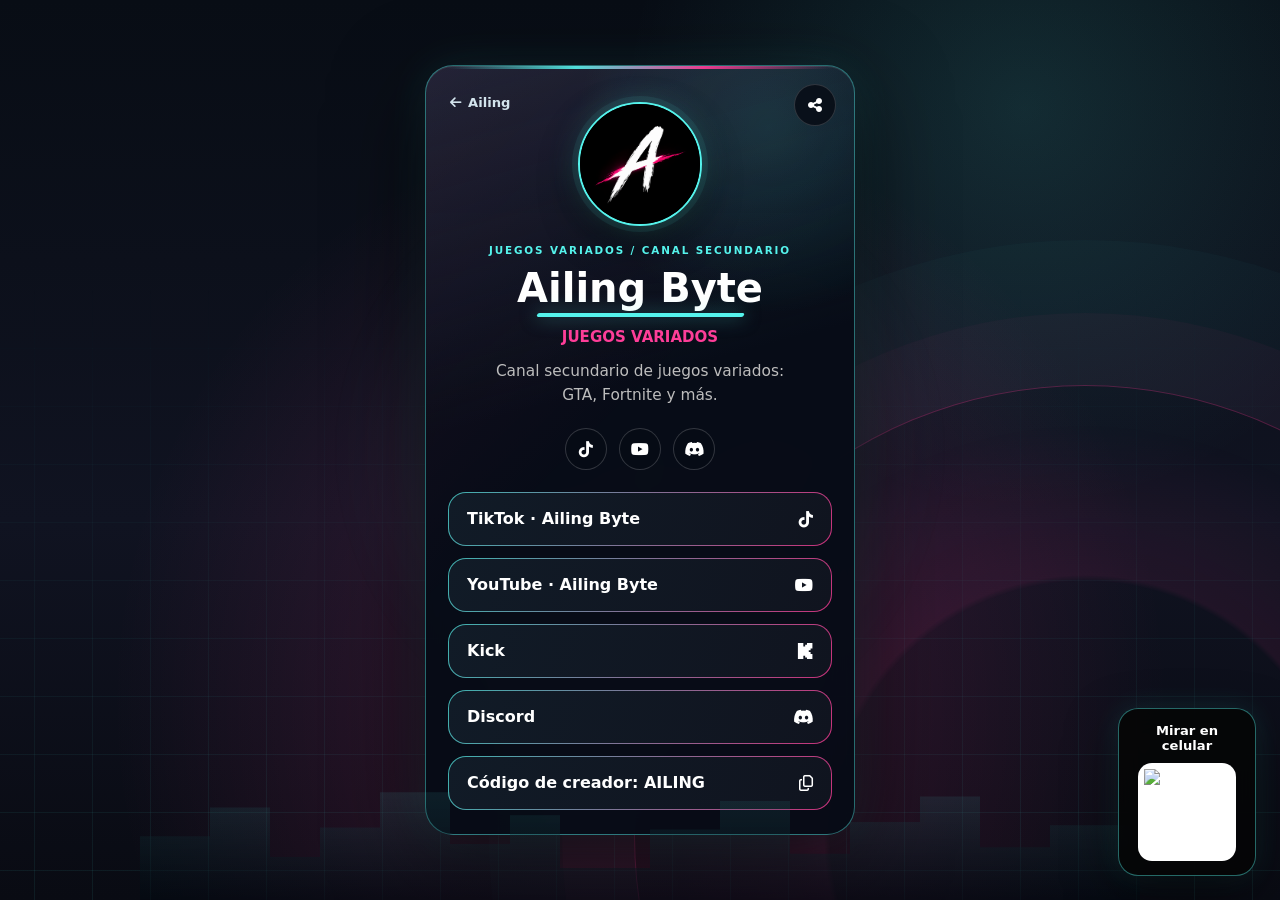
==== ailingbyte/index.html @ 35475763 "AilingByte" ====
<!DOCTYPE html>
<html lang="es">
<head>
  <meta charset="UTF-8">
  <meta name="viewport" content="width=device-width, initial-scale=1.0">
  <title>Ailing Byte | Links</title>
  <meta name="description" content="Ailing Byte, canal secundario de juegos variados: GTA, Fortnite y más. Encuentra TikTok, YouTube, Kick, Discord y el código de creador AILING.">
  <meta name="author" content="Ailing">
  <meta name="robots" content="index, follow">
  <meta name="theme-color" content="#080d15">
  <link rel="canonical" href="https://ailing.com.mx/ailingbyte">
  <link rel="icon" type="image/png" href="../assets/logo.png">
  <link rel="apple-touch-icon" href="../assets/logo.png">

  <meta property="og:type" content="profile">
  <meta property="og:title" content="Ailing Byte | Links">
  <meta property="og:description" content="Canal secundario de juegos variados: GTA, Fortnite y más.">
  <meta property="og:url" content="https://ailing.com.mx/ailingbyte">
  <meta property="og:image" content="https://ailing.com.mx/assets/logo.png">
  <meta property="og:image:alt" content="Logo de Ailing Byte">
  <meta property="og:site_name" content="Ailing Byte">

  <meta name="twitter:card" content="summary">
  <meta name="twitter:title" content="Ailing Byte | Links">
  <meta name="twitter:description" content="Canal secundario de juegos variados: GTA, Fortnite y más.">
  <meta name="twitter:image" content="https://ailing.com.mx/assets/logo.png">
  <link rel="preconnect" href="https://cdnjs.cloudflare.com">
  <link rel="stylesheet" href="https://cdnjs.cloudflare.com/ajax/libs/font-awesome/6.5.2/css/all.min.css">
  <link rel="stylesheet" href="../styles.css">
  <script type="application/ld+json">
    {
      "@context": "https://schema.org",
      "@type": "ProfilePage",
      "name": "Ailing Byte | Links",
      "url": "https://ailing.com.mx/ailingbyte",
      "mainEntity": {
        "@type": "Person",
        "name": "Ailing Byte",
        "description": "Canal secundario de juegos variados: GTA, Fortnite y más.",
        "image": "https://ailing.com.mx/assets/logo.png",
        "sameAs": [
          "https://www.tiktok.com/@ailing.byte",
          "https://www.youtube.com/@ailingbyte",
          "https://kick.com/ailing21",
          "https://discord.gg/ezSR5JRKUJ"
        ]
      }
    }
  </script>
</head>
<body class="byte-page" data-profile="byte">
  <main class="page-shell" aria-label="Perfil de enlaces de Ailing Byte">
    <section class="profile-card" aria-labelledby="profile-title">
      <a class="back-link" href="/" aria-label="Volver a Ailing">
        <i class="fa-solid fa-arrow-left" aria-hidden="true"></i>
        <span>Ailing</span>
      </a>
      <button class="share-button" type="button" aria-label="Compartir perfil">
        <i class="fa-solid fa-share-nodes" aria-hidden="true"></i>
      </button>

      <header class="profile-header">
        <img class="profile-photo" data-profile-photo src="../assets/logo.png" alt="Logo de Ailing Byte" width="128" height="128" decoding="async" fetchpriority="high">
        <p class="profile-eyebrow">Juegos variados / canal secundario</p>
        <h1 id="profile-title" data-profile-name>Ailing Byte</h1>
        <p class="username" data-profile-user>JUEGOS VARIADOS</p>
        <p class="bio" data-profile-bio>Canal secundario de juegos variados:<br>GTA, Fortnite y más.</p>

        <nav class="social-links" data-social-links aria-label="Redes sociales"></nav>
      </header>

      <nav class="link-list" data-link-list aria-label="Enlaces principales"></nav>
    </section>
  </main>

  <aside class="qr-panel" aria-label="Abrir Ailing Byte en celular">
    <span>Mirar en celular</span>
    <div id="qr-code" class="qr-code">
      <img src="https://api.qrserver.com/v1/create-qr-code/?size=174x174&amp;margin=0&amp;data=https%3A%2F%2Failing.com.mx%2Failingbyte" alt="Código QR para abrir Ailing Byte en celular" width="86" height="86" loading="lazy">
    </div>
  </aside>

  <div class="toast" role="status" aria-live="polite"></div>

  <script src="../script.js"></script>
</body>
</html>
---- styles.css ----
:root {
  /* Branding Ailing: negro, blanco y fucsia intenso. */
  --black: #050505;
  --black-soft: #111111;
  --black-card: rgba(8, 8, 8, 0.94);
  --white: #ffffff;
  --gray: #bdbdbd;
  --gray-dark: #242424;
  --pink: #ff005c;
  --pink-dark: #b80045;
  --pink-soft: rgba(255, 0, 92, 0.16);
  --line: rgba(255, 255, 255, 0.12);
  --shadow: 0 28px 90px rgba(0, 0, 0, 0.68);
  --radius-lg: 28px;
  --radius-md: 18px;
  --transition: 220ms ease;
}

* {
  box-sizing: border-box;
}

html {
  min-height: 100%;
}

body {
  min-height: 100vh;
  margin: 0;
  overflow-x: hidden;
  font-family: Inter, ui-sans-serif, system-ui, -apple-system, BlinkMacSystemFont, "Segoe UI", sans-serif;
  color: var(--white);
  background:
    radial-gradient(circle at 50% 46%, rgba(255, 0, 92, 0.1), transparent 20rem),
    radial-gradient(circle at 14% 18%, rgba(255, 255, 255, 0.055), transparent 16rem),
    radial-gradient(circle at 86% 78%, rgba(184, 0, 69, 0.18), transparent 22rem),
    linear-gradient(145deg, var(--black), #000000 72%);
}

body::before,
body::after {
  content: "";
  position: fixed;
  z-index: 0;
  pointer-events: none;
}

body::before {
  inset: 0;
  opacity: 0.22;
  background-image:
    radial-gradient(circle, rgba(255, 255, 255, 0.16) 1px, transparent 1.5px),
    radial-gradient(circle, rgba(255, 0, 92, 0.18) 1px, transparent 2px);
  background-position: 0 0, 34px 41px;
  background-size: 92px 92px, 138px 138px;
  mask-image: radial-gradient(circle at center, black 0%, transparent 74%);
}

body::after {
  width: 46vw;
  max-width: 560px;
  min-width: 260px;
  height: 96px;
  top: 7%;
  right: -7%;
  background: linear-gradient(90deg, transparent 0 8%, var(--pink) 9% 72%, transparent 73% 100%);
  filter: drop-shadow(0 0 24px rgba(255, 0, 92, 0.32));
  opacity: 0.9;
  transform: rotate(-13deg) skewX(-17deg);
  clip-path: polygon(0 38%, 12% 18%, 20% 35%, 36% 14%, 52% 31%, 70% 12%, 100% 38%, 91% 55%, 100% 74%, 63% 60%, 42% 82%, 27% 59%, 8% 76%);
}

a {
  color: inherit;
  text-decoration: none;
}

button {
  font: inherit;
}

.page-shell {
  position: relative;
  z-index: 1;
  min-height: 100vh;
  display: grid;
  place-items: center;
  padding: 32px 16px;
}

.page-shell::before,
.page-shell::after {
  content: "";
  position: absolute;
  pointer-events: none;
}

.page-shell::before {
  width: min(540px, 92vw);
  height: min(540px, 92vw);
  border-radius: 50%;
  background: radial-gradient(circle, rgba(255, 0, 92, 0.17), transparent 64%);
  filter: blur(22px);
  opacity: 0.68;
}

.page-shell::after {
  width: 34vw;
  max-width: 430px;
  min-width: 220px;
  height: 72px;
  left: -8%;
  bottom: 12%;
  background: linear-gradient(90deg, transparent 0 6%, var(--pink-dark) 7% 70%, transparent 71% 100%);
  opacity: 0.74;
  transform: rotate(-16deg) skewX(-18deg);
  clip-path: polygon(0 42%, 18% 18%, 31% 35%, 52% 13%, 100% 37%, 92% 58%, 100% 78%, 54% 63%, 35% 84%, 20% 60%);
}

.profile-card {
  position: relative;
  width: min(100%, 430px);
  padding: 36px 22px 24px;
  overflow: hidden;
  background:
    linear-gradient(180deg, rgba(255, 255, 255, 0.055), transparent 36%),
    var(--black-card);
  border: 1px solid rgba(255, 0, 92, 0.26);
  border-radius: var(--radius-lg);
  box-shadow: var(--shadow), 0 0 34px rgba(255, 0, 92, 0.12), inset 0 1px 0 rgba(255, 255, 255, 0.08);
  backdrop-filter: blur(14px);
  opacity: 0;
  transform: translateY(18px) scale(0.98);
  animation: cardIn 680ms ease forwards;
}

.profile-card::before,
.profile-card::after {
  content: "";
  position: absolute;
  pointer-events: none;
}

.profile-card::before {
  inset: 0;
  background:
    radial-gradient(circle at 50% 0, rgba(255, 0, 92, 0.12), transparent 14rem),
    linear-gradient(135deg, rgba(255, 255, 255, 0.035), transparent 26%, rgba(255, 0, 92, 0.08));
  opacity: 0.88;
}

.profile-card::after {
  left: 22px;
  right: 22px;
  top: 0;
  height: 3px;
  background: linear-gradient(90deg, transparent, var(--pink), var(--white), var(--pink), transparent);
  opacity: 0.9;
}

.profile-header,
.link-list {
  position: relative;
  z-index: 1;
}

.share-button {
  position: absolute;
  top: 18px;
  right: 18px;
  z-index: 30;
  width: 42px;
  height: 42px;
  display: flex;
  align-items: center;
  justify-content: center;
  padding: 0;
  color: var(--white);
  cursor: pointer;
  background: rgba(5, 5, 5, 0.82);
  border: 1px solid rgba(255, 255, 255, 0.16);
  border-radius: 50%;
  transition: transform var(--transition), box-shadow var(--transition), border-color var(--transition), color var(--transition);
}

.share-button svg,
.share-button i,
.share-button span {
  pointer-events: none;
}

.share-button:hover,
.share-button:focus-visible {
  transform: translateY(-2px);
  color: var(--pink);
  border-color: rgba(255, 0, 92, 0.72);
  box-shadow: 0 0 24px rgba(255, 0, 92, 0.26);
  outline: none;
}

.profile-header {
  position: relative;
  z-index: 1;
  text-align: center;
}

.profile-photo {
  width: min(124px, 44vw);
  height: auto;
  aspect-ratio: 1;
  display: block;
  margin: 0 auto 18px;
  border-radius: 50%;
  border: 2px solid var(--white);
  object-fit: contain;
  background: var(--black);
  box-shadow:
    0 0 0 6px rgba(255, 0, 92, 0.08),
    0 0 34px rgba(255, 0, 92, 0.3),
    0 16px 36px rgba(0, 0, 0, 0.6);
}

h1 {
  position: relative;
  display: inline-block;
  margin: 0;
  color: var(--white);
  font-size: clamp(2rem, 9vw, 2.75rem);
  font-weight: 850;
  line-height: 1;
}

h1::after {
  content: "";
  position: absolute;
  left: 8%;
  right: 8%;
  bottom: -9px;
  height: 4px;
  background: var(--pink);
  border-radius: 999px;
  box-shadow: 0 0 18px rgba(255, 0, 92, 0.5);
  transform: skewX(-18deg);
}

.username {
  margin: 20px 0 0;
  color: var(--pink);
  font-size: 0.94rem;
  font-weight: 850;
  text-transform: uppercase;
}

.bio {
  max-width: 320px;
  margin: 14px auto 0;
  color: var(--gray);
  font-size: 0.96rem;
  line-height: 1.55;
}

.social-links {
  display: flex;
  justify-content: center;
  gap: 12px;
  margin: 20px 0 22px;
}

.social-links a {
  width: 42px;
  height: 42px;
  display: grid;
  place-items: center;
  border: 1px solid rgba(255, 255, 255, 0.18);
  border-radius: 50%;
  background: rgba(5, 5, 5, 0.78);
  color: var(--white);
  transition: transform var(--transition), border-color var(--transition), box-shadow var(--transition), color var(--transition);
}

.social-links a:hover,
.social-links a:focus-visible {
  transform: translateY(-3px);
  color: var(--pink);
  border-color: rgba(255, 0, 92, 0.78);
  box-shadow: 0 0 24px rgba(255, 0, 92, 0.28);
  outline: none;
}

.link-list {
  display: grid;
  gap: 12px;
}

.link-button {
  --delay: 0ms;
  position: relative;
  min-height: 54px;
  display: flex;
  align-items: center;
  justify-content: space-between;
  gap: 14px;
  width: 100%;
  padding: 0 18px;
  overflow: hidden;
  color: var(--white);
  font-weight: 800;
  cursor: pointer;
  background:
    linear-gradient(var(--black-soft), var(--black-soft)) padding-box,
    linear-gradient(115deg, rgba(255, 255, 255, 0.2), var(--pink), rgba(255, 255, 255, 0.14)) border-box;
  border: 1px solid transparent;
  border-radius: var(--radius-md);
  opacity: 0;
  transform: translateY(12px);
  transition: transform var(--transition), box-shadow var(--transition), color var(--transition), background var(--transition);
  animation: buttonIn 540ms ease forwards;
  animation-delay: var(--delay);
}

.link-button::after {
  content: "";
  position: absolute;
  inset: 0;
  background: linear-gradient(90deg, transparent, rgba(255, 0, 92, 0.22), transparent);
  transform: translateX(-120%);
  transition: transform 520ms ease;
}

.link-button span,
.link-button i,
.link-button svg {
  position: relative;
  z-index: 1;
}

.link-button i,
.link-button svg {
  color: var(--white);
  font-size: 1.02rem;
  transition: color var(--transition), transform var(--transition);
}

.link-button svg {
  width: 1.02rem;
  height: 1.02rem;
  fill: currentColor;
}

.link-button:hover,
.link-button:focus-visible {
  transform: translateY(-3px);
  box-shadow: 0 0 28px rgba(255, 0, 92, 0.25), 0 16px 34px rgba(0, 0, 0, 0.42);
  outline: none;
}

.link-button:hover i,
.link-button:focus-visible i,
.link-button:hover svg,
.link-button:focus-visible svg {
  color: var(--pink);
  transform: translateX(2px);
}

.link-button:hover::after,
.link-button:focus-visible::after {
  transform: translateX(120%);
}

.link-button--featured {
  background:
    linear-gradient(110deg, rgba(73, 4, 34, 0.94), rgba(28, 12, 25, 0.96)) padding-box,
    linear-gradient(115deg, var(--pink), rgba(255, 255, 255, 0.7), var(--pink)) border-box;
  box-shadow: inset 0 0 22px rgba(255, 0, 92, 0.12);
}

.qr-panel {
  position: fixed;
  right: 24px;
  bottom: 24px;
  z-index: 3;
  width: 138px;
  display: grid;
  justify-items: center;
  gap: 10px;
  padding: 14px;
  color: var(--white);
  background: rgba(5, 5, 5, 0.86);
  border: 1px solid rgba(255, 0, 92, 0.38);
  border-radius: 20px;
  box-shadow: 0 20px 50px rgba(0, 0, 0, 0.5), 0 0 28px rgba(255, 0, 92, 0.16);
  backdrop-filter: blur(14px);
}

.qr-panel span {
  font-size: 0.82rem;
  font-weight: 850;
  text-align: center;
}

.qr-code {
  width: 98px;
  height: 98px;
  display: grid;
  place-items: center;
  padding: 6px;
  background: var(--white);
  border-radius: 14px;
}

.qr-code img,
.qr-code canvas {
  width: 86px;
  height: 86px;
}

.toast {
  position: fixed;
  left: 50%;
  bottom: 24px;
  z-index: 5;
  padding: 12px 16px;
  color: var(--white);
  background: rgba(5, 5, 5, 0.94);
  border: 1px solid rgba(255, 0, 92, 0.56);
  border-radius: 999px;
  box-shadow: 0 14px 38px rgba(0, 0, 0, 0.45), 0 0 22px rgba(255, 0, 92, 0.16);
  opacity: 0;
  transform: translate(-50%, 14px);
  pointer-events: none;
  transition: opacity var(--transition), transform var(--transition);
}

.toast.is-visible {
  opacity: 1;
  transform: translate(-50%, 0);
}

/* Ailing Byte: luces de ciudad y acentos neón para el canal de juegos variados. */
.byte-page {
  --byte-cyan: #55f3ec;
  --byte-pink: #ff3d98;
  --byte-line: rgba(85, 243, 236, 0.42);
  background:
    radial-gradient(ellipse at 50% 78%, rgba(255, 61, 152, 0.2), transparent 33rem),
    radial-gradient(circle at 80% 12%, rgba(85, 243, 236, 0.13), transparent 25rem),
    linear-gradient(180deg, #080d15 0%, #101321 58%, #090b13 100%);
}

.byte-page::before {
  opacity: 0.48;
  background-image:
    linear-gradient(rgba(85, 243, 236, 0.16) 1px, transparent 1px),
    linear-gradient(90deg, rgba(85, 243, 236, 0.16) 1px, transparent 1px);
  background-size: 58px 58px;
  mask-image: linear-gradient(to bottom, transparent 28%, black 100%);
}

.byte-page::after {
  width: min(80vw, 900px);
  max-width: none;
  min-width: 0;
  height: min(80vw, 900px);
  top: auto;
  right: -20%;
  bottom: -43%;
  border: 1px solid rgba(255, 61, 152, 0.28);
  border-radius: 50%;
  background: radial-gradient(circle, transparent 40%, rgba(255, 61, 152, 0.08) 41%, transparent 65%);
  box-shadow: 0 0 0 72px rgba(255, 61, 152, 0.035), 0 0 0 145px rgba(85, 243, 236, 0.025);
  filter: none;
  opacity: 1;
  transform: none;
  clip-path: none;
}

.byte-page .page-shell::before {
  width: min(680px, 96vw);
  height: min(680px, 96vw);
  background: radial-gradient(circle, rgba(85, 243, 236, 0.15), transparent 65%);
}

.byte-page .page-shell::after {
  width: min(90vw, 1000px);
  max-width: none;
  min-width: 0;
  height: 110px;
  left: 50%;
  bottom: 0;
  background: linear-gradient(180deg, rgba(85, 243, 236, 0.11), rgba(3, 9, 17, 0.8));
  opacity: 0.8;
  transform: translateX(-50%);
  clip-path: polygon(0 100%, 0 42%, 7% 42%, 7% 16%, 13% 16%, 13% 61%, 18% 61%, 18% 34%, 24% 34%, 24% 2%, 31% 2%, 31% 49%, 37% 49%, 37% 23%, 42% 23%, 42% 71%, 51% 71%, 51% 36%, 58% 36%, 58% 10%, 65% 10%, 65% 58%, 71% 58%, 71% 29%, 78% 29%, 78% 6%, 84% 6%, 84% 52%, 91% 52%, 91% 32%, 100% 32%, 100% 100%);
}

.byte-page .profile-card {
  background:
    linear-gradient(165deg, rgba(25, 41, 56, 0.76), transparent 42%),
    rgba(7, 12, 22, 0.96);
  border-color: var(--byte-line);
  box-shadow: var(--shadow), 0 0 44px rgba(85, 243, 236, 0.11), inset 0 1px 0 rgba(255, 255, 255, 0.1);
}

.byte-page .profile-card::before {
  background:
    radial-gradient(circle at 80% 8%, rgba(85, 243, 236, 0.14), transparent 12rem),
    linear-gradient(135deg, rgba(255, 61, 152, 0.08), transparent 48%);
}

.byte-page .profile-card::after {
  background: linear-gradient(90deg, transparent, var(--byte-cyan), var(--byte-pink), transparent);
}

.back-link {
  position: absolute;
  top: 19px;
  left: 20px;
  z-index: 30;
  display: inline-flex;
  align-items: center;
  gap: 7px;
  padding: 10px 4px;
  color: #d3e4ed;
  font-size: 0.82rem;
  font-weight: 750;
  transition: color var(--transition), transform var(--transition);
}

.back-link:hover,
.back-link:focus-visible {
  color: var(--byte-cyan);
  transform: translateX(-2px);
  outline: none;
}

.byte-page .share-button {
  background: rgba(7, 12, 22, 0.86);
}

.byte-page .share-button:hover,
.byte-page .share-button:focus-visible {
  color: var(--byte-cyan);
  border-color: var(--byte-line);
  box-shadow: 0 0 24px rgba(85, 243, 236, 0.24);
}

.byte-page .profile-photo {
  border-color: var(--byte-cyan);
  box-shadow: 0 0 0 6px rgba(85, 243, 236, 0.07), 0 0 30px rgba(85, 243, 236, 0.22), 0 16px 36px rgba(0, 0, 0, 0.6);
}

.profile-eyebrow {
  margin: 0 0 12px;
  color: var(--byte-cyan);
  font-size: 0.65rem;
  font-weight: 850;
  letter-spacing: 0.18em;
  text-transform: uppercase;
}

.byte-page h1 {
  font-size: clamp(1.9rem, 8vw, 2.5rem);
}

.byte-page h1::after {
  background: var(--byte-cyan);
  box-shadow: 0 0 18px rgba(85, 243, 236, 0.5);
}

.byte-page .username {
  color: var(--byte-pink);
}

.byte-page .social-links a {
  background: rgba(7, 12, 22, 0.8);
}

.byte-page .social-links a:hover,
.byte-page .social-links a:focus-visible {
  color: var(--byte-cyan);
  border-color: var(--byte-line);
  box-shadow: 0 0 24px rgba(85, 243, 236, 0.22);
}

.byte-page .link-button {
  background:
    linear-gradient(110deg, #111b27, #10141f) padding-box,
    linear-gradient(115deg, rgba(85, 243, 236, 0.72), rgba(255, 61, 152, 0.78)) border-box;
}

.byte-page .link-button::after {
  background: linear-gradient(90deg, transparent, rgba(85, 243, 236, 0.16), transparent);
}

.byte-page .link-button:hover,
.byte-page .link-button:focus-visible {
  box-shadow: 0 0 25px rgba(85, 243, 236, 0.18), 0 16px 34px rgba(0, 0, 0, 0.42);
}

.byte-page .link-button:hover i,
.byte-page .link-button:focus-visible i,
.byte-page .link-button:hover svg,
.byte-page .link-button:focus-visible svg {
  color: var(--byte-cyan);
}

.byte-page .qr-panel,
.byte-page .toast {
  border-color: var(--byte-line);
  box-shadow: 0 20px 50px rgba(0, 0, 0, 0.5), 0 0 28px rgba(85, 243, 236, 0.12);
}

@keyframes cardIn {
  to {
    opacity: 1;
    transform: translateY(0) scale(1);
  }
}

@keyframes buttonIn {
  to {
    opacity: 1;
    transform: translateY(0);
  }
}

@media (max-width: 760px) {
  .qr-panel {
    display: none;
  }
}

@media (max-width: 520px) {
  body::after {
    width: 72vw;
    height: 62px;
    top: 4%;
    right: -28%;
    opacity: 0.55;
  }

  .page-shell {
    padding: 18px 12px;
  }

  .page-shell::after {
    width: 64vw;
    height: 48px;
    left: -28%;
    bottom: 7%;
    opacity: 0.5;
  }

  .profile-card {
    padding: 32px 16px 18px;
    border-radius: 22px;
  }

  .profile-photo {
    width: min(108px, 42vw);
    height: auto;
  }

  .social-links {
    gap: 9px;
  }

  .social-links a {
    width: 39px;
    height: 39px;
  }

  .link-button {
    min-height: 52px;
    padding-inline: 15px;
    font-size: 0.95rem;
  }
}

@media (prefers-reduced-motion: reduce) {
  *,
  *::before,
  *::after {
    scroll-behavior: auto !important;
    animation-duration: 1ms !important;
    animation-iteration-count: 1 !important;
    transition-duration: 1ms !important;
  }
}
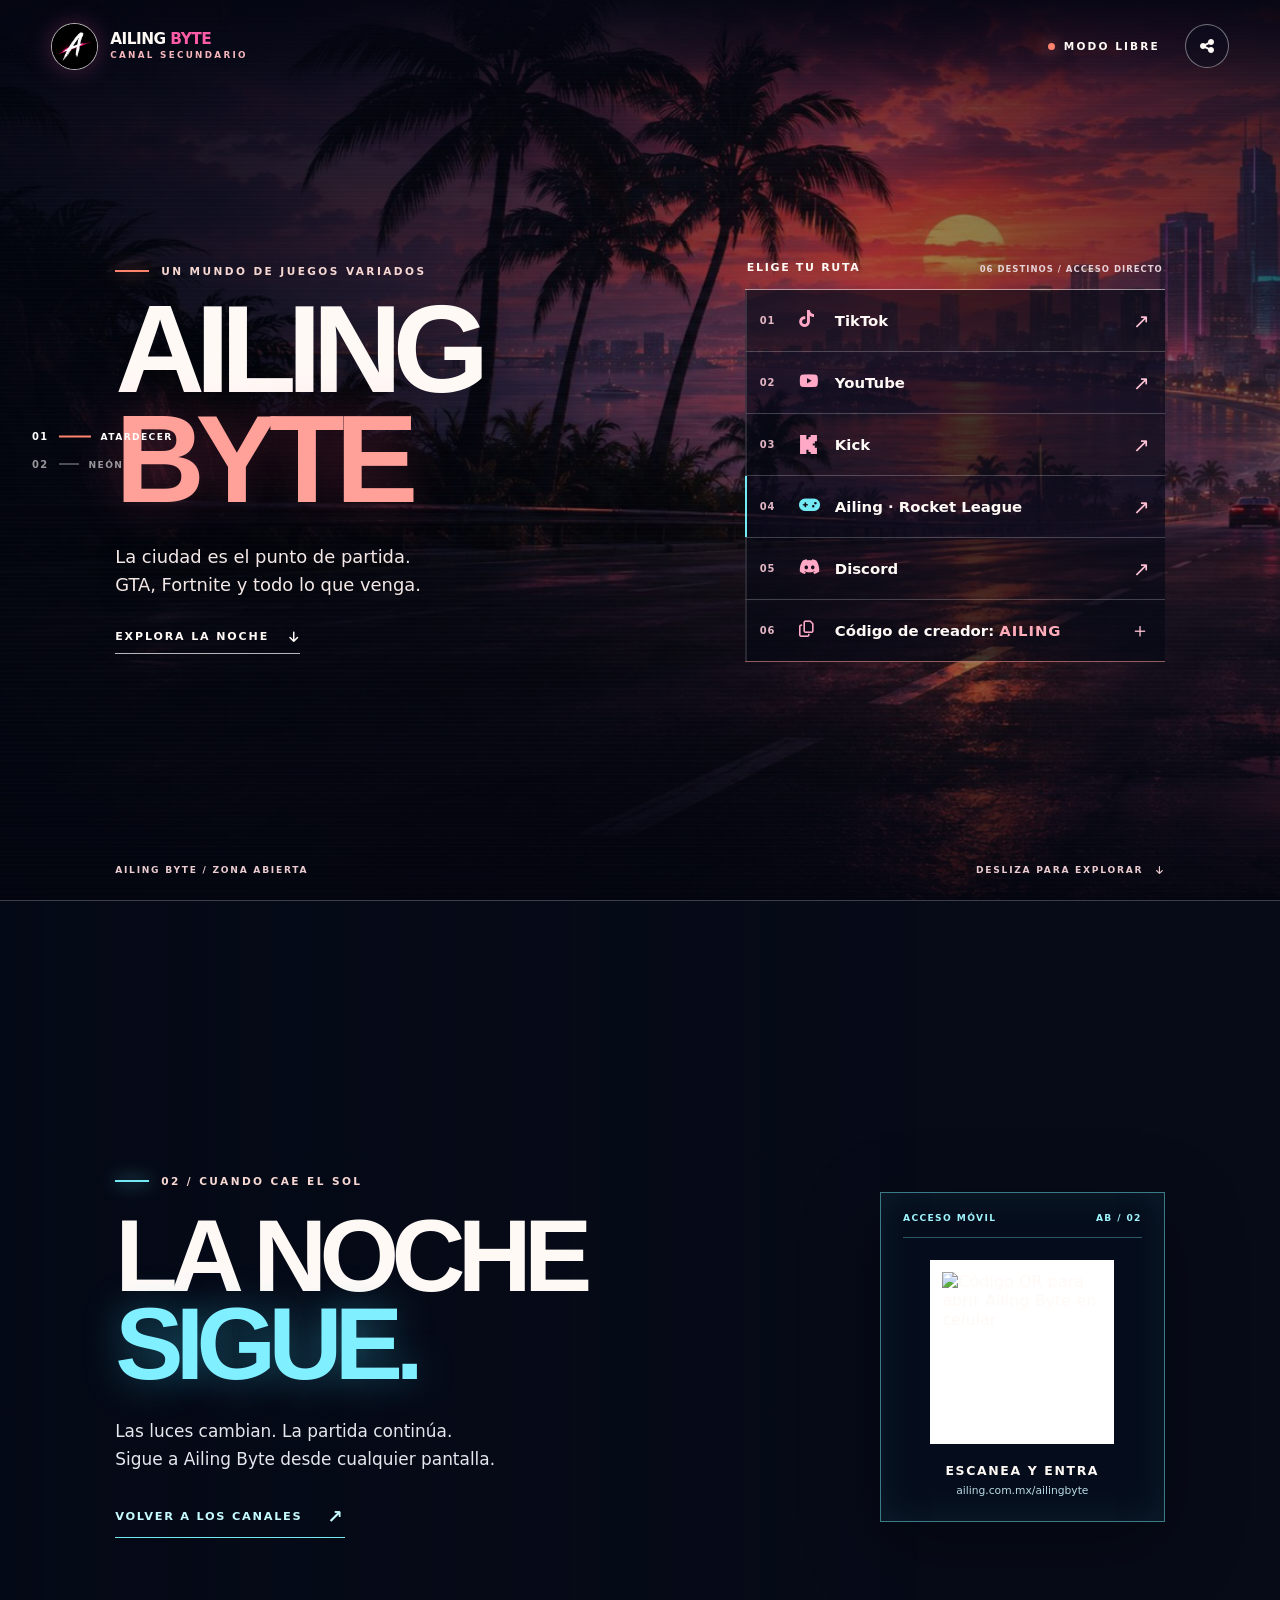
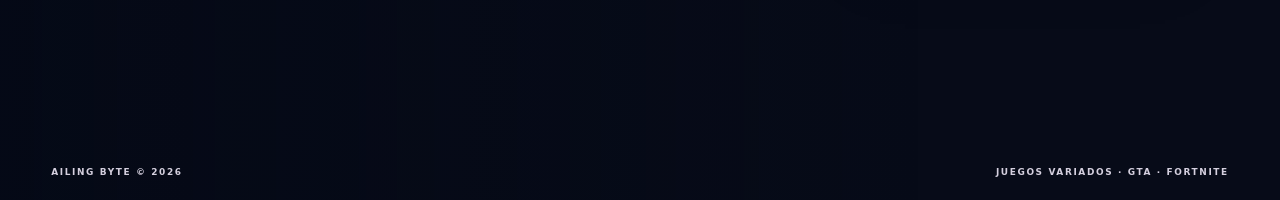
==== commit c8646c63: "Nuevo diseño" ====
--- a/ailingbyte/index.html
+++ b/ailingbyte/index.html
@@ -3,85 +3,94 @@
 <head>
   <meta charset="UTF-8">
   <meta name="viewport" content="width=device-width, initial-scale=1.0">
-  <title>Ailing Byte | Links</title>
-  <meta name="description" content="Ailing Byte, canal secundario de juegos variados: GTA, Fortnite y más. Encuentra TikTok, YouTube, Kick, Discord y el código de creador AILING.">
+  <title>Ailing Byte | Juegos variados</title>
+  <meta name="description" content="Ailing Byte: canal secundario de GTA, Fortnite y juegos variados. TikTok, YouTube, Kick, Discord y código de creador AILING.">
   <meta name="author" content="Ailing">
   <meta name="robots" content="index, follow">
-  <meta name="theme-color" content="#080d15">
+  <meta name="theme-color" content="#101322">
   <link rel="canonical" href="https://ailing.com.mx/ailingbyte">
   <link rel="icon" type="image/png" href="../assets/logo.png">
   <link rel="apple-touch-icon" href="../assets/logo.png">
-
-  <meta property="og:type" content="profile">
-  <meta property="og:title" content="Ailing Byte | Links">
-  <meta property="og:description" content="Canal secundario de juegos variados: GTA, Fortnite y más.">
-  <meta property="og:url" content="https://ailing.com.mx/ailingbyte">
-  <meta property="og:image" content="https://ailing.com.mx/assets/logo.png">
-  <meta property="og:image:alt" content="Logo de Ailing Byte">
-  <meta property="og:site_name" content="Ailing Byte">
-
-  <meta name="twitter:card" content="summary">
-  <meta name="twitter:title" content="Ailing Byte | Links">
-  <meta name="twitter:description" content="Canal secundario de juegos variados: GTA, Fortnite y más.">
-  <meta name="twitter:image" content="https://ailing.com.mx/assets/logo.png">
+  <link rel="preload" as="image" href="../assets/byte-sunset.jpg" fetchpriority="high">
   <link rel="preconnect" href="https://cdnjs.cloudflare.com">
   <link rel="stylesheet" href="https://cdnjs.cloudflare.com/ajax/libs/font-awesome/6.5.2/css/all.min.css">
-  <link rel="stylesheet" href="../styles.css">
+  <link rel="stylesheet" href="byte.css">
+  <meta property="og:type" content="profile">
+  <meta property="og:title" content="Ailing Byte | Juegos variados">
+  <meta property="og:description" content="GTA, Fortnite y más. Entra al mundo de Ailing Byte.">
+  <meta property="og:url" content="https://ailing.com.mx/ailingbyte">
+  <meta property="og:image" content="https://ailing.com.mx/assets/byte-sunset.jpg">
+  <meta property="og:site_name" content="Ailing Byte">
+  <meta name="twitter:card" content="summary_large_image">
+  <meta name="twitter:title" content="Ailing Byte | Juegos variados">
+  <meta name="twitter:description" content="GTA, Fortnite y más. Entra al mundo de Ailing Byte.">
+  <meta name="twitter:image" content="https://ailing.com.mx/assets/byte-sunset.jpg">
   <script type="application/ld+json">
-    {
-      "@context": "https://schema.org",
-      "@type": "ProfilePage",
-      "name": "Ailing Byte | Links",
-      "url": "https://ailing.com.mx/ailingbyte",
-      "mainEntity": {
-        "@type": "Person",
-        "name": "Ailing Byte",
-        "description": "Canal secundario de juegos variados: GTA, Fortnite y más.",
-        "image": "https://ailing.com.mx/assets/logo.png",
-        "sameAs": [
-          "https://www.tiktok.com/@ailing.byte",
-          "https://www.youtube.com/@ailingbyte",
-          "https://kick.com/ailing21",
-          "https://discord.gg/ezSR5JRKUJ"
-        ]
-      }
-    }
+    {"@context":"https://schema.org","@type":"ProfilePage","name":"Ailing Byte | Juegos variados","url":"https://ailing.com.mx/ailingbyte","mainEntity":{"@type":"Person","name":"Ailing Byte","description":"Canal secundario de juegos variados: GTA, Fortnite y más.","image":"https://ailing.com.mx/assets/logo.png","sameAs":["https://www.tiktok.com/@ailing.byte","https://www.youtube.com/@ailingbyte","https://kick.com/ailing21","https://discord.gg/ezSR5JRKUJ"]}}
   </script>
 </head>
-<body class="byte-page" data-profile="byte">
-  <main class="page-shell" aria-label="Perfil de enlaces de Ailing Byte">
-    <section class="profile-card" aria-labelledby="profile-title">
-      <a class="back-link" href="/" aria-label="Volver a Ailing">
-        <i class="fa-solid fa-arrow-left" aria-hidden="true"></i>
-        <span>Ailing</span>
-      </a>
-      <button class="share-button" type="button" aria-label="Compartir perfil">
-        <i class="fa-solid fa-share-nodes" aria-hidden="true"></i>
-      </button>
-
-      <header class="profile-header">
-        <img class="profile-photo" data-profile-photo src="../assets/logo.png" alt="Logo de Ailing Byte" width="128" height="128" decoding="async" fetchpriority="high">
-        <p class="profile-eyebrow">Juegos variados / canal secundario</p>
-        <h1 id="profile-title" data-profile-name>Ailing Byte</h1>
-        <p class="username" data-profile-user>JUEGOS VARIADOS</p>
-        <p class="bio" data-profile-bio>Canal secundario de juegos variados:<br>GTA, Fortnite y más.</p>
-
-        <nav class="social-links" data-social-links aria-label="Redes sociales"></nav>
-      </header>
-
-      <nav class="link-list" data-link-list aria-label="Enlaces principales"></nav>
+<body data-scene="sunset">
+  <a class="skip-link" href="#canales">Ir a los enlaces</a>
+  <div class="world" aria-hidden="true">
+    <div class="world__scene world__scene--sunset"></div>
+    <div class="world__scene world__scene--neon"></div>
+    <div class="world__vignette"></div>
+    <div class="world__grain"></div>
+  </div>
+  <header class="topbar">
+    <a class="brand" href="#inicio" aria-label="Ailing Byte, volver al inicio">
+      <img src="../assets/logo.png" alt="" width="48" height="48" decoding="async">
+      <span><strong>AILING <em>BYTE</em></strong><small>CANAL SECUNDARIO</small></span>
+    </a>
+    <div class="topbar__right">
+      <span class="live-label"><i aria-hidden="true"></i> MODO LIBRE</span>
+      <button class="share-button" type="button" aria-label="Compartir Ailing Byte" title="Compartir Ailing Byte"><i class="fa-solid fa-share-nodes" aria-hidden="true"></i></button>
+    </div>
+  </header>
+  <nav class="scene-nav" aria-label="Escenarios">
+    <a href="#inicio" data-scene-link="sunset" aria-label="Ir al atardecer"><span>01</span><i></i><strong>ATARDECER</strong></a>
+    <a href="#noche" data-scene-link="neon" aria-label="Ir a la noche"><span>02</span><i></i><strong>NEÓN</strong></a>
+  </nav>
+  <main>
+    <section class="chapter hero" id="inicio" aria-labelledby="hero-title">
+      <div class="hero__content">
+        <div class="hero__story">
+          <p class="eyebrow"><span class="eyebrow__line"></span> UN MUNDO DE JUEGOS VARIADOS</p>
+          <h1 id="hero-title"><span>AILING</span><em>BYTE</em></h1>
+          <p class="hero__intro">La ciudad es el punto de partida.<br>GTA, Fortnite y todo lo que venga.</p>
+          <a class="explore-link" href="#noche"><span>EXPLORA LA NOCHE</span><i class="fa-solid fa-arrow-down" aria-hidden="true"></i></a>
+        </div>
+        <nav class="channel-menu" id="canales" aria-label="Enlaces de Ailing Byte">
+          <div class="channel-menu__heading"><span>ELIGE TU RUTA</span><small>06 DESTINOS / ACCESO DIRECTO</small></div>
+          <a class="channel-link" href="https://www.tiktok.com/@ailing.byte" target="_blank" rel="noopener noreferrer"><span class="channel-link__index">01</span><i class="fa-brands fa-tiktok" aria-hidden="true"></i><span class="channel-link__name">TikTok</span><span class="channel-link__arrow" aria-hidden="true">↗</span></a>
+          <a class="channel-link" href="https://www.youtube.com/@ailingbyte" target="_blank" rel="noopener noreferrer"><span class="channel-link__index">02</span><i class="fa-brands fa-youtube" aria-hidden="true"></i><span class="channel-link__name">YouTube</span><span class="channel-link__arrow" aria-hidden="true">↗</span></a>
+          <a class="channel-link" href="https://kick.com/ailing21" target="_blank" rel="noopener noreferrer"><span class="channel-link__index">03</span><svg viewBox="0 0 24 24" aria-hidden="true" focusable="false"><path d="M1.333 0h8v5.333H12V2.667h2.667V0h8v8H20v2.667h-2.667v2.666H20V16h2.667v8h-8v-2.667H12v-2.666H9.333V24h-8Z"/></svg><span class="channel-link__name">Kick</span><span class="channel-link__arrow" aria-hidden="true">↗</span></a>
+          <a class="channel-link channel-link--alternate" href="/"><span class="channel-link__index">04</span><i class="fa-solid fa-gamepad" aria-hidden="true"></i><span class="channel-link__name">Ailing · Rocket League</span><span class="channel-link__arrow" aria-hidden="true">↗</span></a>
+          <a class="channel-link" href="https://discord.gg/ezSR5JRKUJ" target="_blank" rel="noopener noreferrer"><span class="channel-link__index">05</span><i class="fa-brands fa-discord" aria-hidden="true"></i><span class="channel-link__name">Discord</span><span class="channel-link__arrow" aria-hidden="true">↗</span></a>
+          <button class="channel-link channel-link--code" type="button" data-copy-code="AILING" aria-label="Copiar código de creador AILING"><span class="channel-link__index">06</span><i class="fa-regular fa-copy" aria-hidden="true"></i><span class="channel-link__name">Código de creador: <strong>AILING</strong></span><span class="channel-link__arrow" aria-hidden="true">＋</span></button>
+        </nav>
+      </div>
+      <div class="hero__bottom"><span>AILING BYTE / ZONA ABIERTA</span><span>DESLIZA PARA EXPLORAR <i class="fa-solid fa-arrow-down" aria-hidden="true"></i></span></div>
+    </section>
+    <section class="chapter night" id="noche" aria-labelledby="night-title">
+      <div class="night__content">
+        <div class="night__story reveal">
+          <p class="eyebrow"><span class="eyebrow__line"></span> 02 / CUANDO CAE EL SOL</p>
+          <h2 id="night-title">LA NOCHE<br><em>SIGUE.</em></h2>
+          <p>Las luces cambian. La partida continúa. Sigue a Ailing Byte desde cualquier pantalla.</p>
+          <a class="return-link" href="#canales">VOLVER A LOS CANALES <span aria-hidden="true">↗</span></a>
+        </div>
+        <aside class="qr-station reveal" aria-label="Código QR de Ailing Byte">
+          <div class="qr-station__top"><span>ACCESO MÓVIL</span><span>AB / 02</span></div>
+          <div class="qr-station__image"><img src="https://api.qrserver.com/v1/create-qr-code/?size=256x256&amp;margin=0&amp;data=https%3A%2F%2Failing.com.mx%2Failingbyte" alt="Código QR para abrir Ailing Byte en celular" width="160" height="160" loading="lazy"></div>
+          <strong>ESCANEA Y ENTRA</strong>
+          <small>ailing.com.mx/ailingbyte</small>
+        </aside>
+      </div>
+      <footer class="night__footer"><span>AILING BYTE © 2026</span><span>JUEGOS VARIADOS · GTA · FORTNITE</span></footer>
     </section>
   </main>
-
-  <aside class="qr-panel" aria-label="Abrir Ailing Byte en celular">
-    <span>Mirar en celular</span>
-    <div id="qr-code" class="qr-code">
-      <img src="https://api.qrserver.com/v1/create-qr-code/?size=174x174&amp;margin=0&amp;data=https%3A%2F%2Failing.com.mx%2Failingbyte" alt="Código QR para abrir Ailing Byte en celular" width="86" height="86" loading="lazy">
-    </div>
-  </aside>
-
   <div class="toast" role="status" aria-live="polite"></div>
-
-  <script src="../script.js"></script>
+  <script src="byte.js" defer></script>
 </body>
 </html>
--- a/ailingbyte/byte.css
+++ b/ailingbyte/byte.css
@@ -0,0 +1,168 @@
+:root {
+  color-scheme: dark;
+  --ink: #070b18;
+  --white: #fff9f6;
+  --muted: #d6cbd7;
+  --coral: #ff846e;
+  --pink: #ff5ca7;
+  --cyan: #73e9f4;
+  --ease: cubic-bezier(.22, 1, .36, 1);
+}
+
+* { box-sizing: border-box; }
+html { scroll-behavior: smooth; }
+body { margin: 0; min-width: 320px; color: var(--white); background: var(--ink); font-family: Inter, ui-sans-serif, system-ui, -apple-system, BlinkMacSystemFont, "Segoe UI", sans-serif; }
+a { color: inherit; text-decoration: none; }
+button { font: inherit; }
+button, a { -webkit-tap-highlight-color: transparent; }
+button:focus-visible, a:focus-visible { outline: 2px solid var(--cyan); outline-offset: 4px; }
+.skip-link { position: fixed; z-index: 100; top: -80px; left: 16px; padding: 12px 16px; background: #fff; color: #111; }
+.skip-link:focus { top: 12px; }
+
+.world { position: fixed; z-index: 0; inset: 0; overflow: hidden; pointer-events: none; background: #0b1020; }
+.world__scene { position: absolute; inset: -2%; background-position: center; background-size: cover; opacity: 0; transform: translate3d(var(--drift-x, 0px), var(--drift-y, 0px), 0) scale(1.045); transition: opacity 1100ms ease, transform 1600ms var(--ease); will-change: opacity, transform; }
+.world__scene--sunset { background-image: url("../assets/byte-sunset.jpg"); opacity: 1; }
+.world__scene--neon { background-image: url("../assets/byte-neon.jpg"); }
+body[data-scene="neon"] .world__scene--sunset { opacity: 0; }
+body[data-scene="neon"] .world__scene--neon { opacity: 1; }
+.world__vignette { position: absolute; inset: 0; background: linear-gradient(90deg, rgba(3, 6, 16, .84) 0%, rgba(5, 6, 17, .5) 38%, rgba(5, 6, 17, .18) 68%, rgba(5, 6, 17, .5)), linear-gradient(0deg, rgba(2, 5, 15, .84), transparent 34%, rgba(2, 5, 15, .28) 80%, rgba(2, 5, 15, .62)); transition: background 600ms ease; }
+body[data-scene="neon"] .world__vignette { background: linear-gradient(90deg, rgba(3, 8, 21, .83), rgba(3, 8, 21, .55) 46%, rgba(3, 8, 21, .2) 72%, rgba(3, 8, 21, .45)), linear-gradient(0deg, rgba(2, 5, 15, .87), transparent 42%, rgba(2, 5, 15, .55)); }
+.world__grain { position: absolute; inset: 0; opacity: .12; background: repeating-linear-gradient(0deg, transparent 0 3px, rgba(255,255,255,.08) 4px 4.5px); mix-blend-mode: screen; }
+
+.topbar { position: fixed; z-index: 20; top: 0; right: 0; left: 0; display: flex; align-items: center; justify-content: space-between; min-height: 92px; padding: 16px clamp(20px, 4vw, 66px); background: linear-gradient(180deg, rgba(4, 6, 18, .85), rgba(4, 6, 18, 0)); }
+.brand { display: inline-flex; align-items: center; gap: 12px; min-width: 0; animation: rise-in 700ms var(--ease) both; }
+.brand img { width: 47px; height: 47px; border: 1px solid rgba(255,255,255,.7); border-radius: 50%; background: #050505; box-shadow: 0 0 25px rgba(255, 92, 167, .25); }
+.brand span { display: grid; gap: 2px; }
+.brand strong { font-size: .96rem; line-height: 1; letter-spacing: -.035em; }
+.brand em { color: var(--pink); font-style: normal; }
+.brand small { color: #f5b6bb; font-size: .55rem; font-weight: 800; letter-spacing: .26em; }
+.topbar__right { display: flex; align-items: center; gap: 25px; }
+.live-label { display: flex; align-items: center; gap: 9px; font-size: .66rem; font-weight: 800; letter-spacing: .2em; }
+.live-label i { width: 7px; height: 7px; border-radius: 50%; background: var(--coral); box-shadow: 0 0 16px var(--coral); animation: signal-glow 3s ease-in-out infinite; }
+.share-button { display: grid; place-items: center; width: 44px; height: 44px; padding: 0; border: 1px solid rgba(255,255,255,.42); border-radius: 50%; background: rgba(8, 12, 28, .44); color: var(--white); cursor: pointer; transition: transform 250ms var(--ease), border-color 250ms ease, background 250ms ease; }
+.share-button:hover { transform: translateY(-3px); border-color: var(--pink); background: rgba(255, 92, 167, .2); }
+
+.scene-nav { position: fixed; z-index: 12; top: 50%; left: clamp(20px, 2.5vw, 50px); display: grid; gap: 17px; transform: translateY(-50%); }
+.scene-nav a { display: flex; align-items: center; gap: 10px; color: rgba(255,255,255,.58); font-size: .62rem; font-weight: 800; letter-spacing: .14em; transition: color 220ms ease; }
+.scene-nav a i { width: 20px; height: 1px; background: currentColor; transition: width 220ms ease, background 220ms ease; }
+.scene-nav a strong { font-size: .57rem; font-weight: 800; }
+.scene-nav a:hover, .scene-nav a[aria-current="location"] { color: #fff; }
+.scene-nav a[aria-current="location"] i { width: 32px; height: 2px; background: var(--coral); }
+body[data-scene="neon"] .scene-nav a[aria-current="location"] i { background: var(--cyan); }
+
+main { position: relative; z-index: 1; }
+.chapter { position: relative; min-height: 100svh; }
+.hero { display: flex; flex-direction: column; }
+.hero__content { flex: 1; display: grid; grid-template-columns: minmax(0, 1fr) minmax(330px, 420px); align-items: center; gap: clamp(34px, 7vw, 130px); width: min(100%, 1510px); margin: 0 auto; padding: 118px clamp(90px, 9vw, 170px) 64px; }
+.hero__story { min-width: 0; animation: rise-in 900ms var(--ease) both; }
+.eyebrow { display: flex; align-items: center; gap: 12px; margin: 0 0 25px; color: #f7d8d3; font-size: .66rem; font-weight: 900; letter-spacing: .23em; }
+.eyebrow__line { width: 34px; height: 2px; flex: 0 0 34px; background: var(--coral); box-shadow: 0 0 17px var(--coral); }
+h1, h2 { margin: 0; font-family: "Arial Black", Impact, ui-sans-serif, sans-serif; font-weight: 900; letter-spacing: -.075em; }
+h1 { display: grid; max-width: 100%; font-size: clamp(5.2rem, 9.7vw, 10rem); line-height: .77; text-shadow: 0 12px 40px rgba(0,0,0,.3); }
+h1 span, h1 em { display: block; }
+h1 em { margin-top: .12em; color: #ffa099; font-style: normal; text-shadow: 0 0 45px rgba(255, 83, 132, .25), 0 12px 40px rgba(0,0,0,.3); }
+.hero__intro { max-width: 380px; margin: 35px 0 0; color: #f4e8e6; font-size: clamp(.96rem, 1.4vw, 1.13rem); font-weight: 500; line-height: 1.58; text-shadow: 0 3px 18px #040613; }
+.explore-link { display: inline-flex; align-items: center; gap: 20px; margin-top: 31px; padding-bottom: 10px; border-bottom: 1px solid rgba(255,255,255,.7); font-size: .69rem; font-weight: 900; letter-spacing: .17em; transition: gap 250ms var(--ease), color 250ms ease; }
+.explore-link:hover { gap: 28px; color: #ffbbb7; }
+.explore-link i { font-size: .75rem; }
+
+.channel-menu { width: 100%; padding: 18px 0 14px; animation: rise-in 900ms 180ms var(--ease) both; }
+.channel-menu__heading { display: flex; justify-content: space-between; align-items: end; gap: 8px; padding: 0 2px 15px; border-bottom: 1px solid rgba(255,255,255,.5); font-size: .69rem; font-weight: 900; letter-spacing: .15em; }
+.channel-menu__heading small { color: #e7d1d9; font-size: .53rem; font-weight: 800; letter-spacing: .12em; text-align: right; }
+.channel-link { position: relative; display: grid; grid-template-columns: 26px 23px minmax(0,1fr) 23px; align-items: center; gap: 13px; width: 100%; min-height: 62px; padding: 0 15px; border: 0; border-bottom: 1px solid rgba(255,255,255,.22); background: rgba(5, 8, 22, .63); box-shadow: inset 2px 0 rgba(255, 255, 255, .13); color: var(--white); text-align: left; cursor: pointer; backdrop-filter: blur(12px); transition: transform 250ms var(--ease), background 250ms ease, box-shadow 250ms ease, border-color 250ms ease; }
+.channel-link:nth-of-type(even) { background: rgba(11, 10, 29, .72); }
+.channel-link:hover, .channel-link:focus-visible { z-index: 1; transform: translateX(-7px); border-color: rgba(255, 160, 153, .8); background: rgba(53, 22, 48, .88); box-shadow: inset 3px 0 var(--pink), 0 14px 34px rgba(0, 0, 0, .28); }
+.channel-link__index { color: #e3b7c4; font-size: .62rem; font-weight: 800; letter-spacing: .08em; }
+.channel-link > i, .channel-link > svg { width: 19px; height: 19px; color: #ffa9c7; fill: currentColor; font-size: 1.06rem; transition: transform 250ms var(--ease); }
+.channel-link:hover > i, .channel-link:hover > svg { transform: scale(1.17); }
+.channel-link__name { min-width: 0; font-size: .93rem; font-weight: 750; }
+.channel-link__name strong { color: #ffadbb; letter-spacing: .06em; }
+.channel-link__arrow { justify-self: end; color: #ffc4d7; font-size: 1.25rem; font-weight: 500; transition: transform 250ms var(--ease); }
+.channel-link:hover .channel-link__arrow { transform: translate(3px, -3px); }
+.channel-link--alternate { box-shadow: inset 2px 0 var(--cyan); }
+.channel-link--alternate > i { color: var(--cyan); }
+.channel-link--code { border-bottom-color: rgba(255, 160, 153, .55); }
+.hero__bottom { display: flex; justify-content: space-between; width: min(100%, 1510px); margin: 0 auto; padding: 0 clamp(90px, 9vw, 170px) 25px; color: #eacbcf; font-size: .57rem; font-weight: 800; letter-spacing: .19em; }
+.hero__bottom i { margin-left: 8px; }
+
+.night { display: flex; flex-direction: column; justify-content: center; border-top: 1px solid rgba(255,255,255,.22); }
+.night::before { content: ""; position: absolute; inset: 0; background: linear-gradient(90deg, rgba(3, 8, 21, .48), transparent 72%); pointer-events: none; }
+.night__content { position: relative; display: grid; grid-template-columns: minmax(0, 1fr) minmax(250px, 320px); align-items: center; gap: clamp(40px, 10vw, 190px); width: min(100%, 1350px); margin: auto; padding: 125px clamp(90px, 9vw, 170px) 80px; }
+.night__story h2 { font-size: clamp(4.6rem, 8vw, 8.5rem); line-height: .86; }
+.night__story h2 em { color: #80efff; font-style: normal; text-shadow: 0 0 38px rgba(68, 224, 255, .36); }
+.night__story > p:last-of-type { max-width: 380px; margin: 30px 0 0; color: #e6e6ed; font-size: 1.06rem; line-height: 1.6; }
+.night .eyebrow__line { background: var(--cyan); box-shadow: 0 0 17px var(--cyan); }
+.return-link { display: inline-flex; gap: 25px; align-items: center; margin-top: 33px; padding-bottom: 10px; border-bottom: 1px solid var(--cyan); color: #c5faff; font-size: .71rem; font-weight: 900; letter-spacing: .15em; transition: gap 250ms var(--ease); }
+.return-link:hover { gap: 34px; }
+.return-link span { font-size: 1.15rem; }
+.qr-station { justify-self: end; display: grid; justify-items: center; width: min(100%, 285px); padding: 20px 22px 24px; border: 1px solid rgba(115, 233, 244, .5); background: rgba(6, 15, 30, .75); box-shadow: 0 22px 70px rgba(0,0,0,.36), inset 0 0 35px rgba(115, 233, 244, .08); backdrop-filter: blur(14px); }
+.qr-station__top { display: flex; justify-content: space-between; width: 100%; padding-bottom: 14px; border-bottom: 1px solid rgba(115, 233, 244, .35); color: #9ef4fc; font-size: .57rem; font-weight: 900; letter-spacing: .15em; }
+.qr-station__image { display: grid; place-items: center; width: 184px; height: 184px; margin: 22px 0 19px; padding: 12px; background: #fff; }
+.qr-station__image img { display: block; width: 160px; height: 160px; }
+.qr-station > strong { font-size: .78rem; letter-spacing: .13em; }
+.qr-station > small { margin-top: 6px; color: #b8dbe4; font-size: .67rem; }
+.night__footer { position: relative; display: flex; justify-content: space-between; gap: 16px; padding: 0 clamp(20px, 4vw, 66px) 23px; color: #d5d0df; font-size: .56rem; font-weight: 800; letter-spacing: .18em; }
+.js-enabled .reveal { opacity: 0; transform: translateY(25px); transition: opacity 700ms ease, transform 700ms var(--ease); }
+.js-enabled .reveal.is-visible { opacity: 1; transform: none; }
+.qr-station.reveal { transition-delay: 120ms; }
+
+.toast { position: fixed; z-index: 40; bottom: 22px; left: 50%; padding: 12px 18px; border: 1px solid var(--cyan); border-radius: 100px; background: #081623; color: white; box-shadow: 0 12px 38px rgba(0,0,0,.4); font-size: .86rem; font-weight: 700; opacity: 0; transform: translate(-50%, 15px); pointer-events: none; transition: opacity 200ms ease, transform 200ms ease; }
+.toast.is-visible { opacity: 1; transform: translate(-50%, 0); }
+@keyframes rise-in { from { opacity: 0; transform: translateY(25px); } to { opacity: 1; transform: none; } }
+@keyframes signal-glow { 50% { box-shadow: 0 0 7px var(--coral); } }
+
+@media (max-width: 1050px) {
+  .hero__content { grid-template-columns: minmax(0, 1fr) minmax(300px, 390px); gap: 35px; padding-inline: 9vw 5vw; }
+  .hero__bottom { padding-inline: 9vw 5vw; }
+  .scene-nav { display: none; }
+  h1 { font-size: clamp(5rem, 10vw, 8rem); }
+  .night__content { padding-inline: 9vw 5vw; }
+  .night__story h2 { font-size: clamp(3.5rem, 7vw, 6rem); }
+}
+@media (max-width: 760px) {
+  .topbar { min-height: 70px; padding: 11px 18px; }
+  .brand img { width: 40px; height: 40px; }
+  .brand strong { font-size: .86rem; }
+  .brand small { font-size: .48rem; }
+  .live-label { display: none; }
+  .share-button { width: 40px; height: 40px; }
+  .world__scene { inset: -4%; background-position: 63% center; }
+  .world__vignette, body[data-scene="neon"] .world__vignette { background: linear-gradient(90deg, rgba(3, 7, 20, .73), rgba(3, 7, 20, .32)), linear-gradient(0deg, rgba(3, 7, 20, .92), rgba(3, 7, 20, .18) 65%, rgba(3, 7, 20, .63)); }
+  .hero__content { grid-template-columns: 1fr; gap: 30px; align-content: center; padding: 94px 20px 40px; }
+  .hero__story { padding-top: 6px; }
+  .eyebrow { gap: 9px; margin-bottom: 19px; font-size: .56rem; letter-spacing: .15em; }
+  .eyebrow__line { width: 23px; flex-basis: 23px; }
+  h1 { font-size: clamp(4rem, 17vw, 7rem); line-height: .78; }
+  .hero__intro { margin-top: 24px; font-size: .9rem; line-height: 1.48; }
+  .explore-link { margin-top: 18px; padding-bottom: 7px; font-size: .61rem; }
+  .channel-menu { max-width: 560px; padding: 0; }
+  .channel-menu__heading { padding-bottom: 10px; font-size: .61rem; }
+  .channel-menu__heading small { font-size: .48rem; }
+  .channel-link { min-height: 52px; }
+  .channel-link__name { font-size: .86rem; }
+  .hero__bottom { display: none; }
+  .night__content { grid-template-columns: 1fr; gap: 38px; padding: 125px 20px 70px; }
+  .night__story h2 { font-size: clamp(4.3rem, 16vw, 7rem); }
+  .night__story > p:last-of-type { font-size: .94rem; }
+  .qr-station { justify-self: start; }
+  .night__footer { padding-inline: 20px; }
+}
+@media (max-width: 420px) {
+  .hero__content { gap: 25px; padding-top: 86px; }
+  h1 { font-size: 16vw; }
+  .channel-link { grid-template-columns: 21px 20px minmax(0,1fr) 20px; gap: 10px; min-height: 49px; padding-inline: 12px; }
+  .channel-link__name { font-size: .8rem; }
+  .channel-menu__heading small { max-width: 110px; }
+  .night__footer { flex-direction: column; }
+}
+@media (max-height: 700px) and (min-width: 761px) {
+  .hero__content { padding-top: 92px; padding-bottom: 25px; }
+  .channel-link { min-height: 52px; }
+  .hero__bottom { padding-bottom: 14px; }
+}
+@media (prefers-reduced-motion: reduce) {
+  html { scroll-behavior: auto; }
+  *, *::before, *::after { animation-duration: 1ms !important; transition-duration: 1ms !important; }
+  .world__scene { transform: none !important; will-change: auto; }
+  .js-enabled .reveal { opacity: 1; transform: none; }
+}
